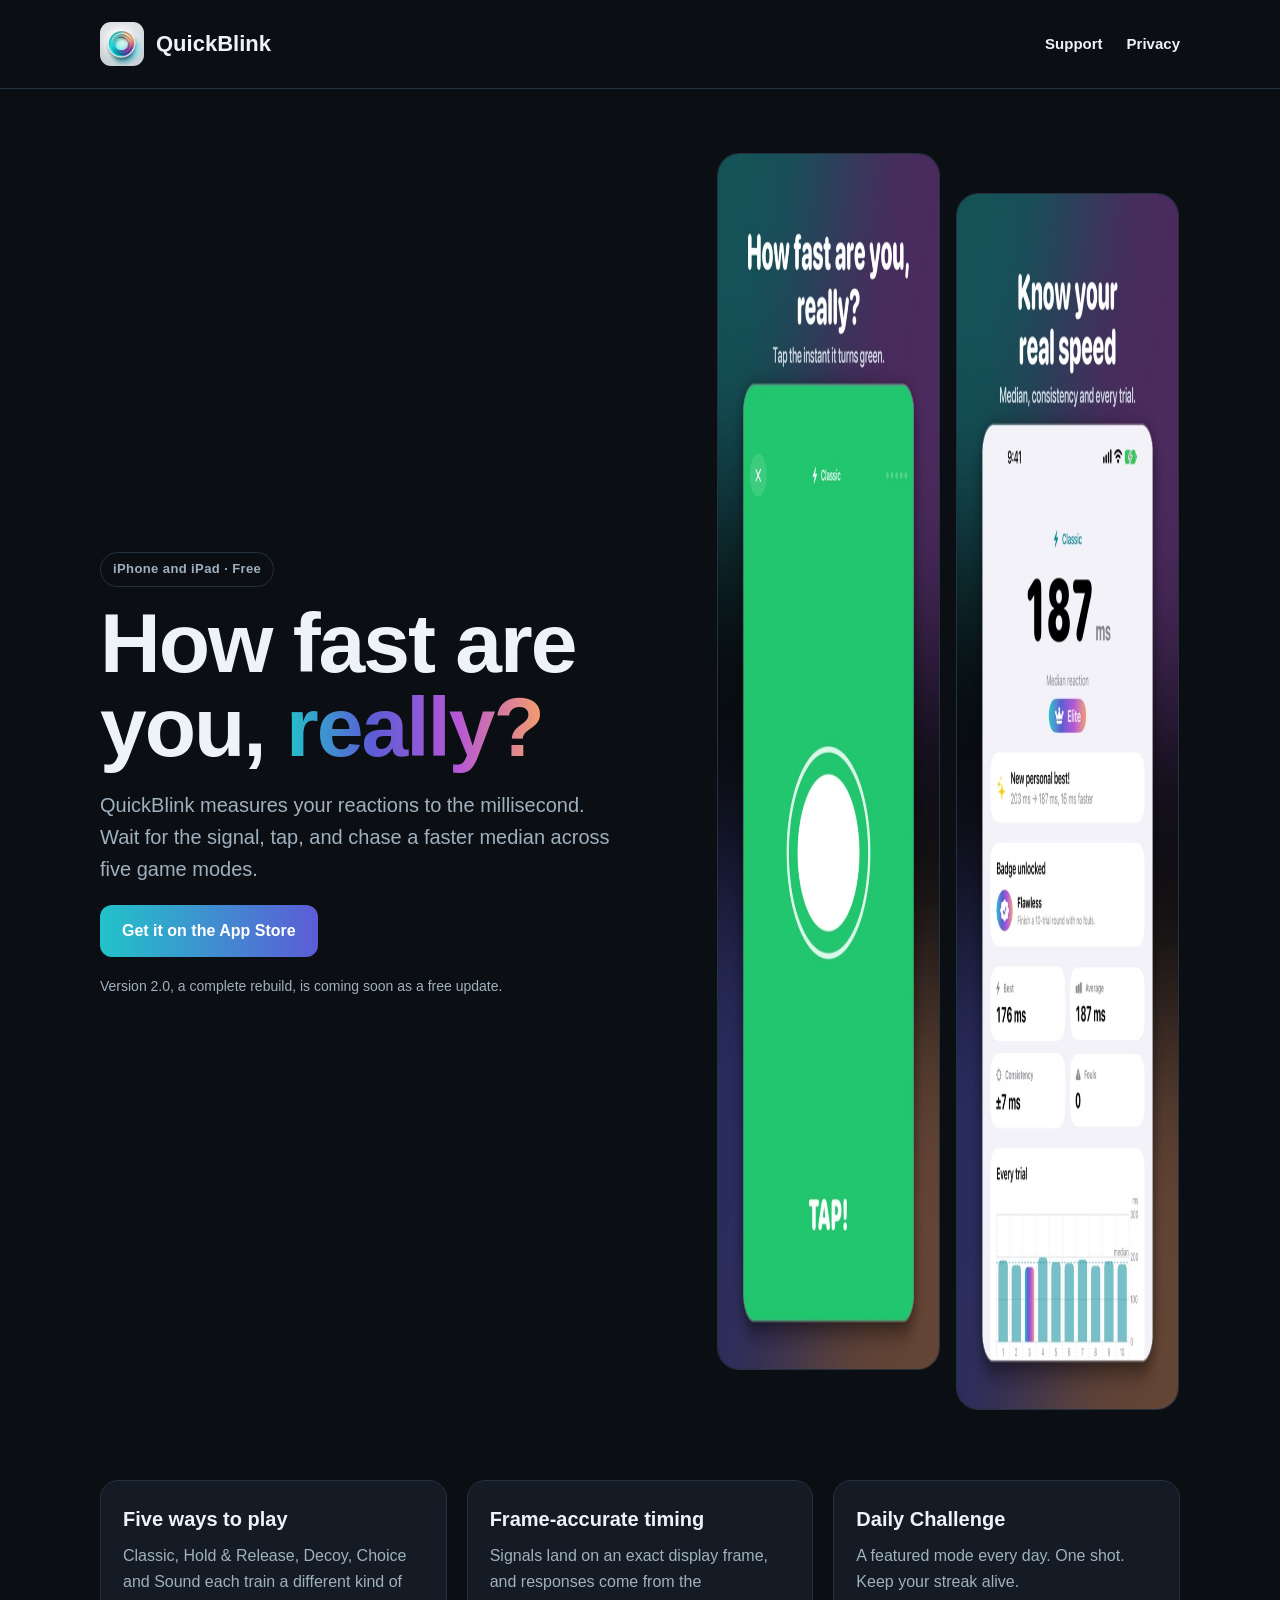
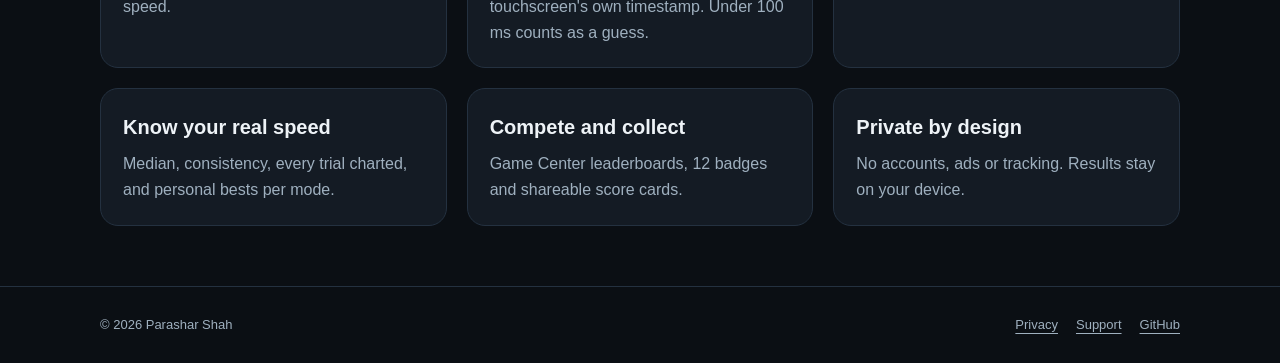
==== index.html @ 24e21890 "Add QuickBlink product, support and privacy pages" ====
<!doctype html><html lang="en"><head><meta charset="utf-8"><meta name="viewport" content="width=device-width,initial-scale=1"><meta name="description" content="QuickBlink is a reaction time trainer for iPhone and iPad with five game modes, frame-accurate timing and Game Center leaderboards."><meta name="theme-color" content="#0b0f14"><title>QuickBlink · How fast are you, really?</title><link rel="stylesheet" href="style.css"><link rel="icon" href="assets/quickblink-icon.png" type="image/png"><link rel="apple-touch-icon" href="assets/quickblink-icon.png"></head><body><a class="skip" href="#main">Skip to content</a><header><nav class="wrap" aria-label="Main navigation"><a class="brand" href="./"><img src="assets/quickblink-icon.png" alt="" width="44" height="44">QuickBlink</a><div class="navlinks"><a href="support.html">Support</a><a href="privacy.html">Privacy</a></div></nav></header>
<main id="main" class="wrap"><section class="hero"><div><span class="tag">iPhone and iPad · Free</span><h1>How fast are you, <span class="grad">really?</span></h1><p class="lede">QuickBlink measures your reactions to the millisecond. Wait for the signal, tap, and chase a faster median across five game modes.</p><p><a class="button" href="https://apps.apple.com/app/id6751824955">Get it on the App Store</a></p><p class="note">Version 2.0, a complete rebuild, is coming soon as a free update.</p></div><div class="shots"><img src="assets/01-go.jpg" alt="The Classic mode signal: a green screen with a solid white disc and the word TAP." width="560" height="1217"><img src="assets/03-results.jpg" alt="A results screen showing a 187 ms median, an Elite rating, badges and a chart of every trial." width="560" height="1217"></div></section>
<section class="grid" aria-label="Features">
<div class="card"><h3>Five ways to play</h3><p>Classic, Hold &amp; Release, Decoy, Choice and Sound each train a different kind of speed.</p></div>
<div class="card"><h3>Frame-accurate timing</h3><p>Signals land on an exact display frame, and responses come from the touchscreen's own timestamp. Under 100 ms counts as a guess.</p></div>
<div class="card"><h3>Daily Challenge</h3><p>A featured mode every day. One shot. Keep your streak alive.</p></div>
<div class="card"><h3>Know your real speed</h3><p>Median, consistency, every trial charted, and personal bests per mode.</p></div>
<div class="card"><h3>Compete and collect</h3><p>Game Center leaderboards, 12 badges and shareable score cards.</p></div>
<div class="card"><h3>Private by design</h3><p>No accounts, ads or tracking. Results stay on your device.</p></div>
</section></main>
<footer><div class="wrap footrow"><span>© 2026 Parashar Shah</span><div class="footlinks"><a href="privacy.html">Privacy</a><a href="support.html">Support</a><a href="https://github.com/pstarwars2026/quickblink">GitHub</a></div></div></footer></body></html>
---- style.css ----
:root{--bg:#0b0f14;--panel:#141b24;--ink:#eef3f7;--muted:#9fb0bf;--line:#243140;--teal:#22c3c9;--indigo:#5c5cd6;--magenta:#b557d6;--orange:#f59e6b;color-scheme:dark}
*{box-sizing:border-box}html{scroll-behavior:smooth}
body{margin:0;background:var(--bg);color:var(--ink);font:18px/1.6 -apple-system,BlinkMacSystemFont,"SF Pro Text",Segoe UI,Roboto,sans-serif}
a{color:var(--teal);text-underline-offset:4px}a:focus-visible{outline:3px solid var(--orange);outline-offset:4px}
.skip{position:absolute;left:16px;top:-100px;background:#fff;color:#000;padding:8px;z-index:10}.skip:focus{top:12px}
.wrap{width:min(1080px,calc(100% - 44px));margin:auto}
header{padding:22px 0;border-bottom:1px solid var(--line)}
nav{display:flex;align-items:center;justify-content:space-between;gap:20px}
.brand{display:inline-flex;align-items:center;gap:12px;font-weight:800;font-size:22px;color:var(--ink);text-decoration:none}
.brand img{border-radius:11px}
.navlinks{display:flex;gap:24px;font-size:15px;font-weight:600}.navlinks a{color:var(--ink);text-decoration:none}
.grad{background:linear-gradient(90deg,var(--teal),var(--indigo),var(--magenta),var(--orange));-webkit-background-clip:text;background-clip:text;color:transparent}
.hero{display:grid;grid-template-columns:1.1fr .9fr;gap:48px;align-items:center;padding:64px 0 40px}
.hero h1{font-size:clamp(46px,7vw,84px);line-height:1;letter-spacing:-2px;margin:14px 0 20px;font-weight:900}
.lede{font-size:20px;color:var(--muted);max-width:520px}
.tag{display:inline-block;font-size:13px;font-weight:700;letter-spacing:.4px;padding:6px 12px;border:1px solid var(--line);border-radius:30px;color:var(--muted)}
.button{display:inline-block;background:linear-gradient(90deg,var(--teal),var(--indigo));color:#fff;padding:13px 22px;border-radius:12px;text-decoration:none;font-weight:700;font-size:16px}
.shots{display:flex;gap:16px;justify-content:center}.shots img{width:48%;max-width:260px;border-radius:22px;border:1px solid var(--line)}
.shots img:nth-child(2){margin-top:40px}
.grid{display:grid;grid-template-columns:repeat(3,1fr);gap:20px;padding:30px 0 60px}
.card{background:var(--panel);border:1px solid var(--line);border-radius:18px;padding:22px}
.card h3{margin:0 0 8px;font-size:20px}.card p{margin:0;color:var(--muted);font-size:16px}
.content{max-width:780px;padding:56px 0}
.content h1{font-size:clamp(38px,6vw,58px);line-height:1.1;letter-spacing:-1px;margin:10px 0 24px}
.content h2{font-size:26px;margin-top:40px}.content p,.content li{color:#d3dde6}
.eyebrow{font-size:13px;text-transform:uppercase;letter-spacing:2px;font-weight:700;color:var(--teal)}
.note{font-size:14px;color:var(--muted)}
table{border-collapse:collapse;width:100%;font-size:16px;margin:16px 0}th,td{text-align:left;border-bottom:1px solid var(--line);padding:11px 10px 11px 0;vertical-align:top}
footer{border-top:1px solid var(--line);padding:28px 0;font-size:13px;color:var(--muted)}
.footrow{display:flex;justify-content:space-between;gap:20px}.footlinks{display:flex;gap:18px}.footlinks a{color:var(--muted)}
@media(max-width:780px){.hero,.grid{grid-template-columns:1fr}.hero{padding-top:36px}.footrow{flex-direction:column}}
@media(prefers-reduced-motion:reduce){html{scroll-behavior:auto}}
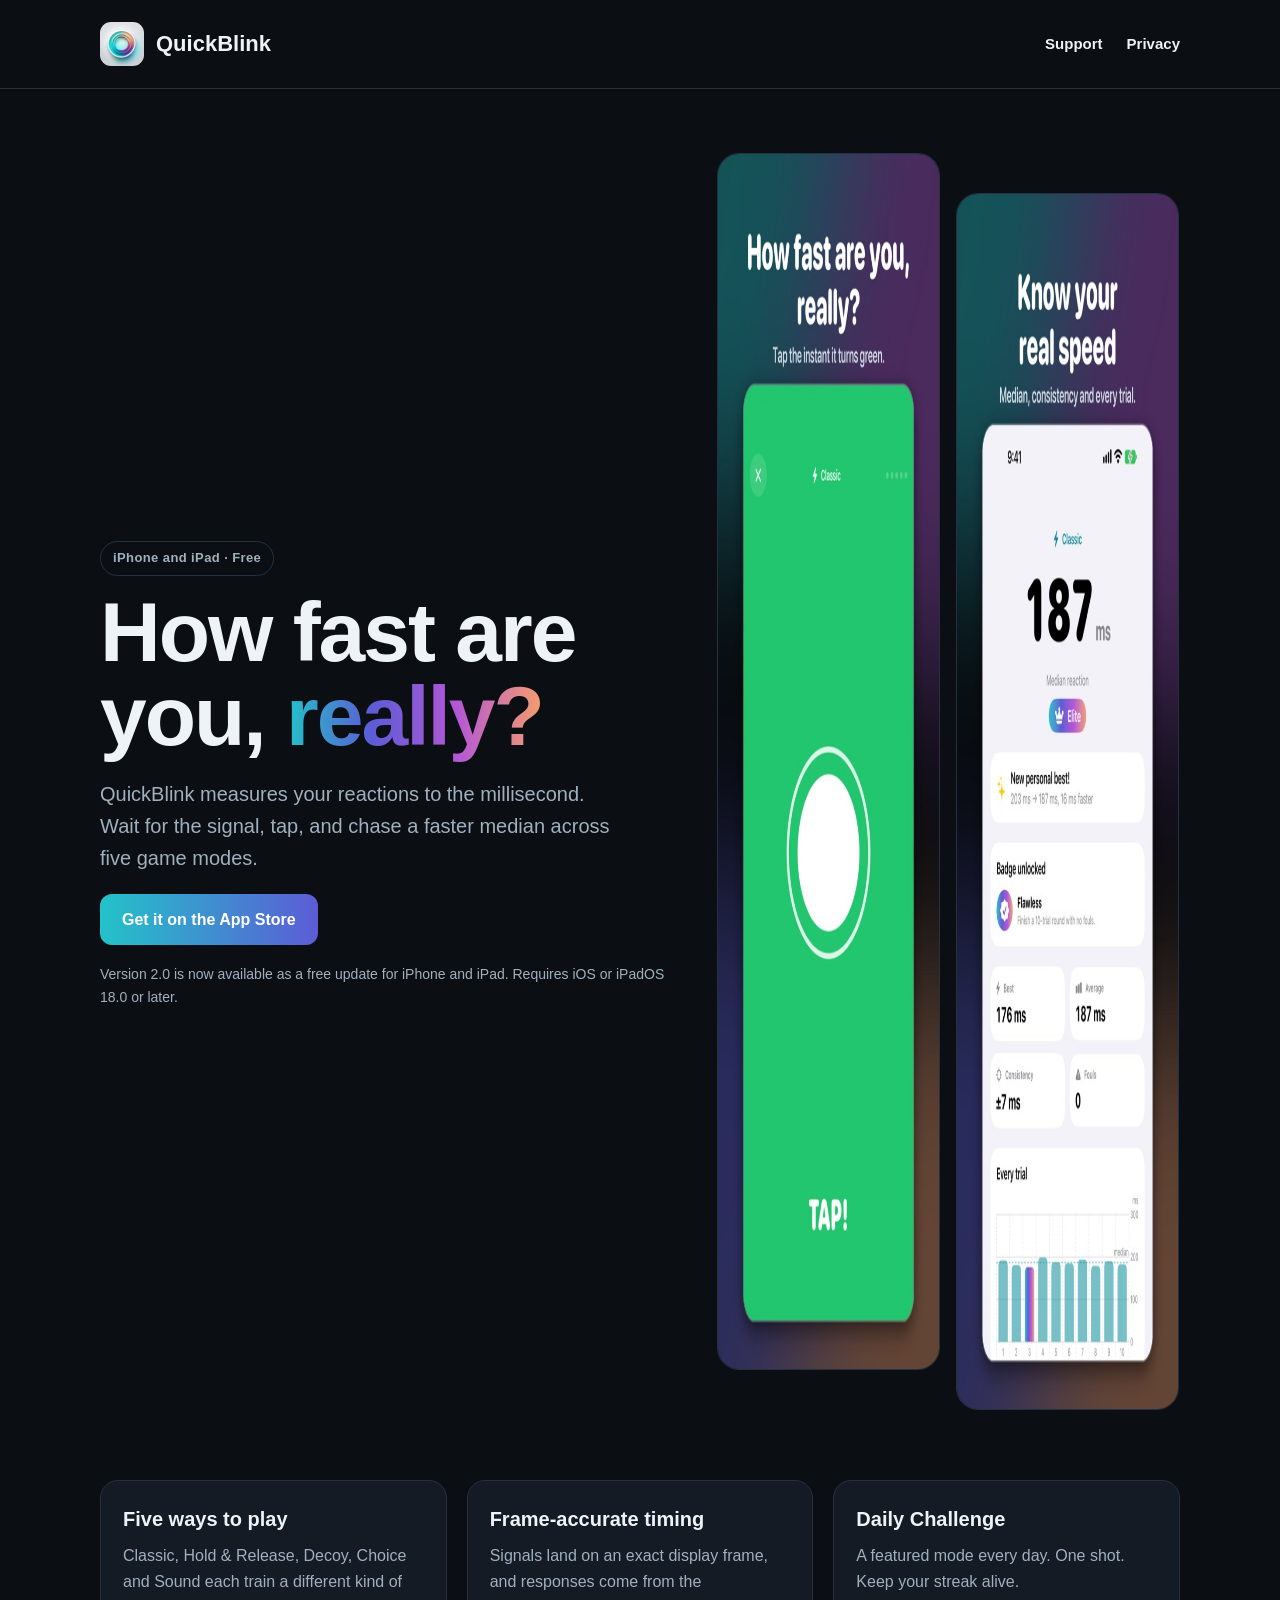
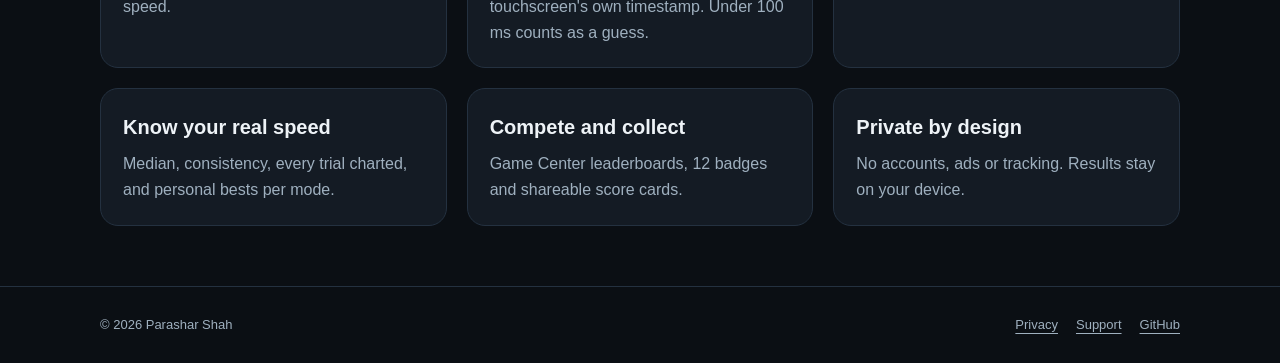
==== commit 0aaa7145: "Announce QuickBlink 2.0 App Store availability" ====
--- a/index.html
+++ b/index.html
@@ -1,5 +1,5 @@
 <!doctype html><html lang="en"><head><meta charset="utf-8"><meta name="viewport" content="width=device-width,initial-scale=1"><meta name="description" content="QuickBlink is a reaction time trainer for iPhone and iPad with five game modes, frame-accurate timing and Game Center leaderboards."><meta name="theme-color" content="#0b0f14"><title>QuickBlink · How fast are you, really?</title><link rel="stylesheet" href="style.css"><link rel="icon" href="assets/quickblink-icon.png" type="image/png"><link rel="apple-touch-icon" href="assets/quickblink-icon.png"></head><body><a class="skip" href="#main">Skip to content</a><header><nav class="wrap" aria-label="Main navigation"><a class="brand" href="./"><img src="assets/quickblink-icon.png" alt="" width="44" height="44">QuickBlink</a><div class="navlinks"><a href="support.html">Support</a><a href="privacy.html">Privacy</a></div></nav></header>
-<main id="main" class="wrap"><section class="hero"><div><span class="tag">iPhone and iPad · Free</span><h1>How fast are you, <span class="grad">really?</span></h1><p class="lede">QuickBlink measures your reactions to the millisecond. Wait for the signal, tap, and chase a faster median across five game modes.</p><p><a class="button" href="https://apps.apple.com/app/id6751824955">Get it on the App Store</a></p><p class="note">Version 2.0, a complete rebuild, is coming soon as a free update.</p></div><div class="shots"><img src="assets/01-go.jpg" alt="The Classic mode signal: a green screen with a solid white disc and the word TAP." width="560" height="1217"><img src="assets/03-results.jpg" alt="A results screen showing a 187 ms median, an Elite rating, badges and a chart of every trial." width="560" height="1217"></div></section>
+<main id="main" class="wrap"><section class="hero"><div><span class="tag">iPhone and iPad · Free</span><h1>How fast are you, <span class="grad">really?</span></h1><p class="lede">QuickBlink measures your reactions to the millisecond. Wait for the signal, tap, and chase a faster median across five game modes.</p><p><a class="button" href="https://apps.apple.com/app/id6751824955">Get it on the App Store</a></p><p class="note">Version 2.0 is now available as a free update for iPhone and iPad. Requires iOS or iPadOS 18.0 or later.</p></div><div class="shots"><img src="assets/01-go.jpg" alt="The Classic mode signal: a green screen with a solid white disc and the word TAP." width="560" height="1217"><img src="assets/03-results.jpg" alt="A results screen showing a 187 ms median, an Elite rating, badges and a chart of every trial." width="560" height="1217"></div></section>
 <section class="grid" aria-label="Features">
 <div class="card"><h3>Five ways to play</h3><p>Classic, Hold &amp; Release, Decoy, Choice and Sound each train a different kind of speed.</p></div>
 <div class="card"><h3>Frame-accurate timing</h3><p>Signals land on an exact display frame, and responses come from the touchscreen's own timestamp. Under 100 ms counts as a guess.</p></div>
